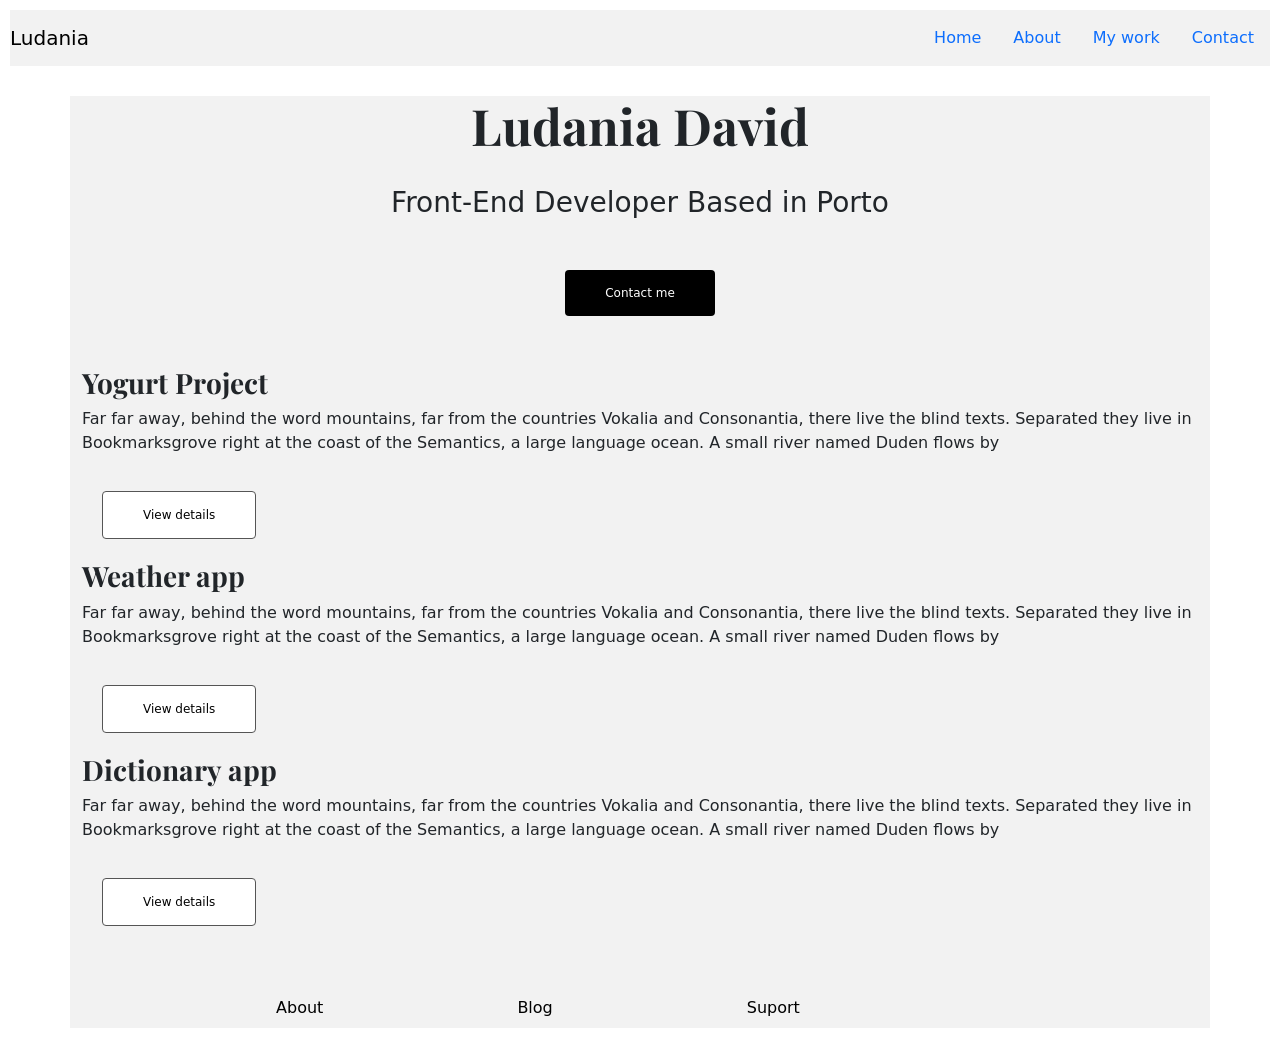
==== index.html @ ee3fa604 "added some css added some css" ====
<!doctype html>
<html lang="en">
  <head>
    <meta charset="UTF-8" />
    <meta name="viewport" content="width=device-width, initial-scale=1.0" />
    <link rel="preconnect" href="https://fonts.googleapis.com" />
    <link rel="preconnect" href="https://fonts.gstatic.com" crossorigin />
    <link
      href="https://fonts.googleapis.com/css2?family=Lobster+Two:ital,wght@0,400;0,700;1,400;1,700&family=Playfair+Display:ital,wght@0,400..900;1,400..900&family=Roboto:ital,wght@0,100..900;1,100..900&display=swap"
      rel="stylesheet"
    />
    <link
      href="https://cdn.jsdelivr.net/npm/bootstrap@5.3.8/dist/css/bootstrap.min.css"
      rel="stylesheet"
      integrity="sha384-sRIl4kxILFvY47J16cr9ZwB07vP4J8+LH7qKQnuqkuIAvNWLzeN8tE5YBujZqJLB"
      crossorigin="anonymous"
    />
    <script
      src="https://cdn.jsdelivr.net/npm/bootstrap@5.3.8/dist/js/bootstrap.bundle.min.js"
      integrity="sha384-FKyoEForCGlyvwx9Hj09JcYn3nv7wiPVlz7YYwJrWVcXK/BmnVDxM+D2scQbITxI"
      crossorigin="anonymous"
    ></script>
    <link rel="stylesheet" href="style.css" />

    <title>Portfolio</title>
  </head>
  <body>
    <div class="divnavbar">
      <nav class="navbar navbar-expand-lg style=background-color:#f2f2f2">
        <a class="navbar-brand" href="#"> Ludania</a>
        <button
          class="navbar-toggler"
          type="button"
          data-toggle="collapse"
          data-target="#navbarNav"
          aria-controls="navbarNav"
          aria-expanded="false"
          aria-label="Toggle navigation"
        >
          <span class="navbar-toggler-icon"></span>
        </button>
        <div
          class="collapse navbar-collapse justify-content-end"
          id="navbarNav"
        >
          <ul class="nav justify-content-end">
            <li class="nav-item active">
              <a class="nav-link" href="index.html"
                >Home <span class="sr-only"></span
              ></a>
            </li>
            <li class="nav-item">
              <a class="nav-link" href="about.html">About</a>
            </li>
            <li class="nav-item">
              <a class="nav-link" href="myproject.html">My work</a>
            </li>
            <li class="nav-item">
              <a class="nav-link" href="contact.html">Contact</a>
            </li>
          </ul>
        </div>
      </nav>
    </div>
    <div class="container">
      <h1 class="text-center">Ludania David</h1>
      <h3 class="text-center">Front-End Developer Based in Porto</h3>
      <div class="contact-button">
        <a href="contact.html" class="primary-link">Contact me</a>
      </div>

      <div id="project-1">
        <h2 class="project-title">Yogurt Project</h2>
        <p>
          Far far away, behind the word mountains, far from the countries
          Vokalia and Consonantia, there live the blind texts. Separated they
          live in Bookmarksgrove right at the coast of the Semantics, a large
          language ocean. A small river named Duden flows by
        </p>
        <div>
          <a href="myproject.html" class="secundary-link"> View details </a>
        </div>
      </div>
      <div id="project-2">
        <h2 class="project-title">Weather app</h2>
        <p>
          Far far away, behind the word mountains, far from the countries
          Vokalia and Consonantia, there live the blind texts. Separated they
          live in Bookmarksgrove right at the coast of the Semantics, a large
          language ocean. A small river named Duden flows by
        </p>
        <div>
          <a href="myproject.html" class="secundary-link"> View details </a>
        </div>
      </div>
      <div id="project-3">
        <h2 class="project-title">Dictionary app</h2>
        <p>
          Far far away, behind the word mountains, far from the countries
          Vokalia and Consonantia, there live the blind texts. Separated they
          live in Bookmarksgrove right at the coast of the Semantics, a large
          language ocean. A small river named Duden flows by
        </p>
        <div>
          <a href="myproject.html" class="secundary-link"> View details </a>
        </div>
      </div>
      <footer>
        <div class="d-flex justify-content-evenly">
          <a href="about.html">About</a>
          <a href="index.html">Blog</a>
          <a href="contact.html">Suport</a>
          <hr />
        </div>
      </footer>
    </div>
  </body>
</html>
---- style.css ----
.divnavbar {
  margin-top: 10px;
  margin-left: 10px;
  margin-right: 10px;
  background-color: #f2f2f2;
}

.container {
  background-color: #f2f2f2;
}

h1 {
  font-family: "Playfair Display", serif;
  font-optical-sizing: auto;
  font-weight: 700;
  font-style: normal;
  font-size: 50px;
  margin-top: 30px;
}
h2 {
  font-family: "Playfair Display", serif;
  font-optical-sizing: auto;
  font-weight: 700;
  font-style: normal;
  font-size: 28px;
}

h3 {
  margin: 30px;
}
/* Button Primary */

.primary-link {
  display: block;
  width: fit-content;
  margin: 50px auto;
  border-radius: 4px;
  background-color: black;
  color: white;
  padding: 14px 40px;
  text-decoration: none;
  font-size: 12px;
}

.secundary-link {
  display: inline-block;
  border-radius: 4px;
  background-color: white;
  color: black;
  padding: 14px 40px;
  text-decoration: none;
  font-size: 12px;
  border: 1px solid #555555;
  margin: 20px 20px 20px;
}

a {
  text-decoration: none;
  color: black;
}

footer {
  margin-top: 50px;
  background-color: #f2f2f2;
  margin-bottom: 10px;
}
hr {
  width: 10px;
  color: black;
  border: black;
}
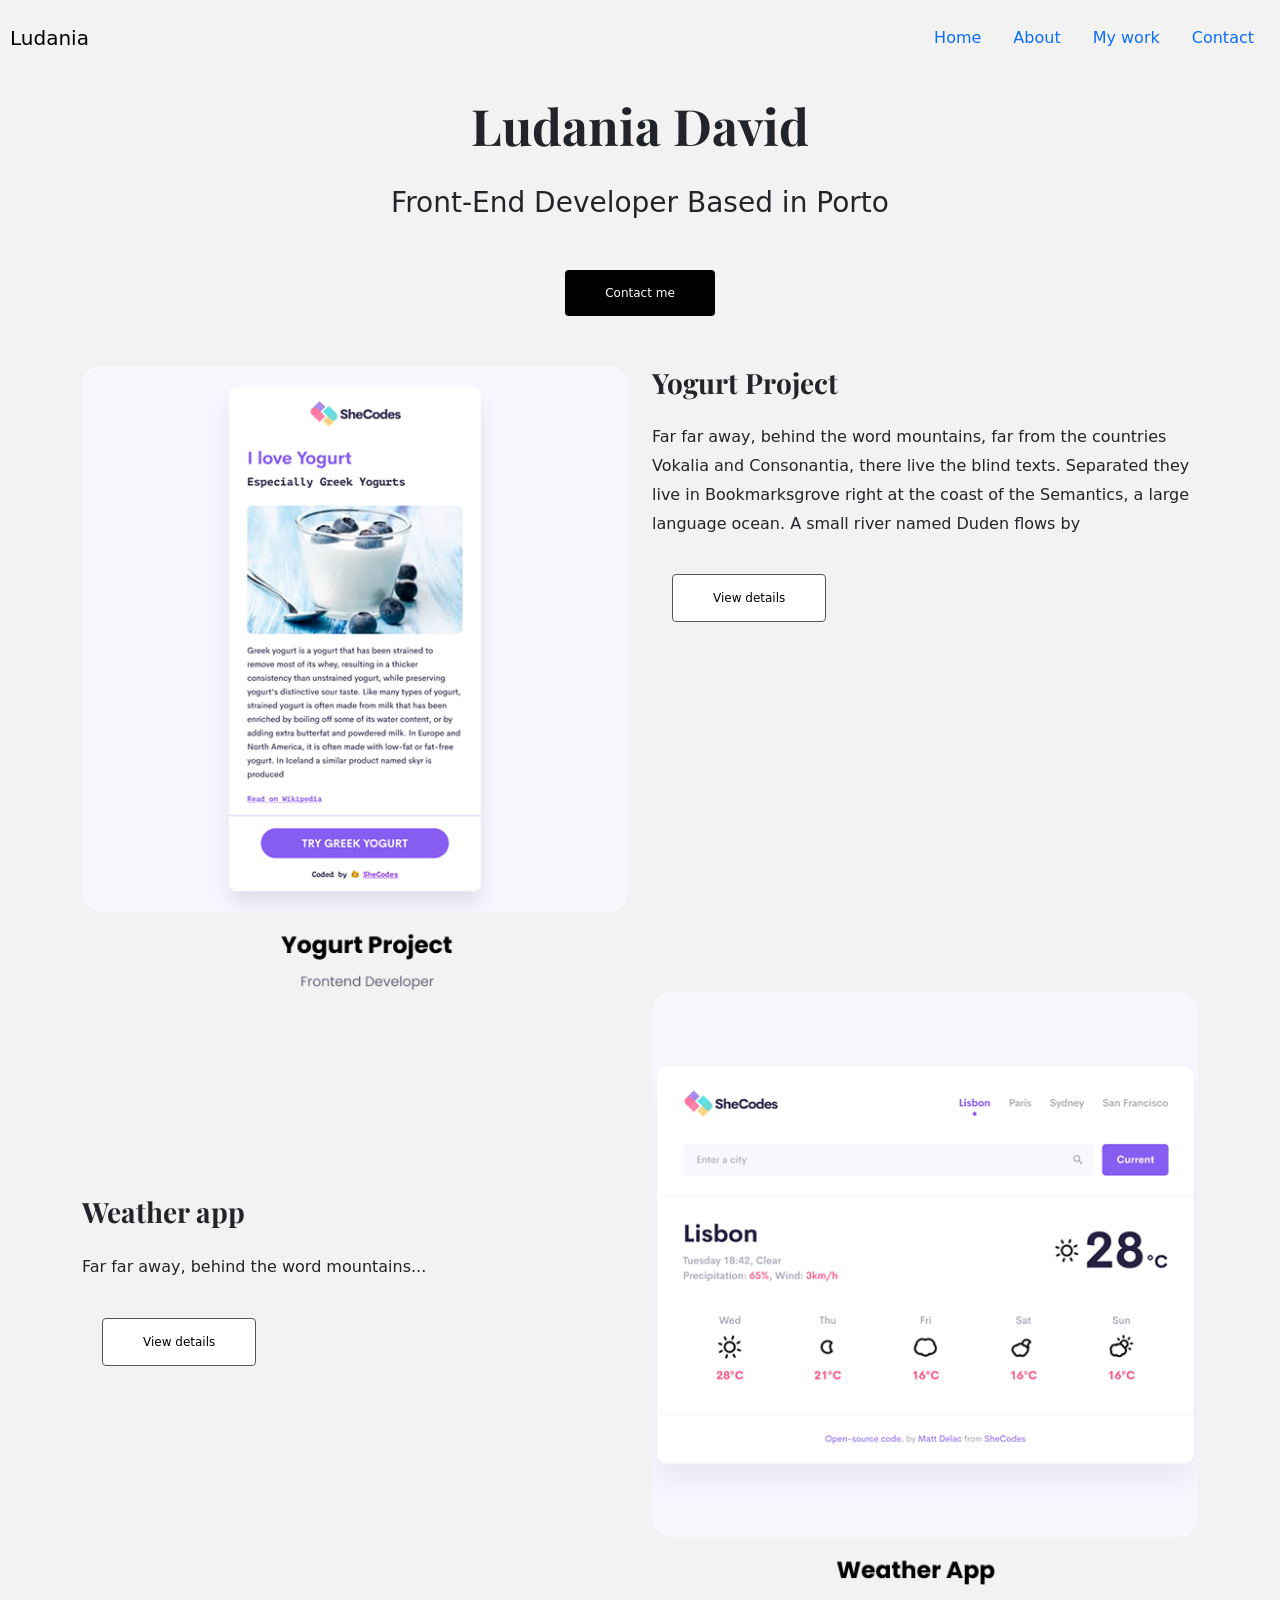
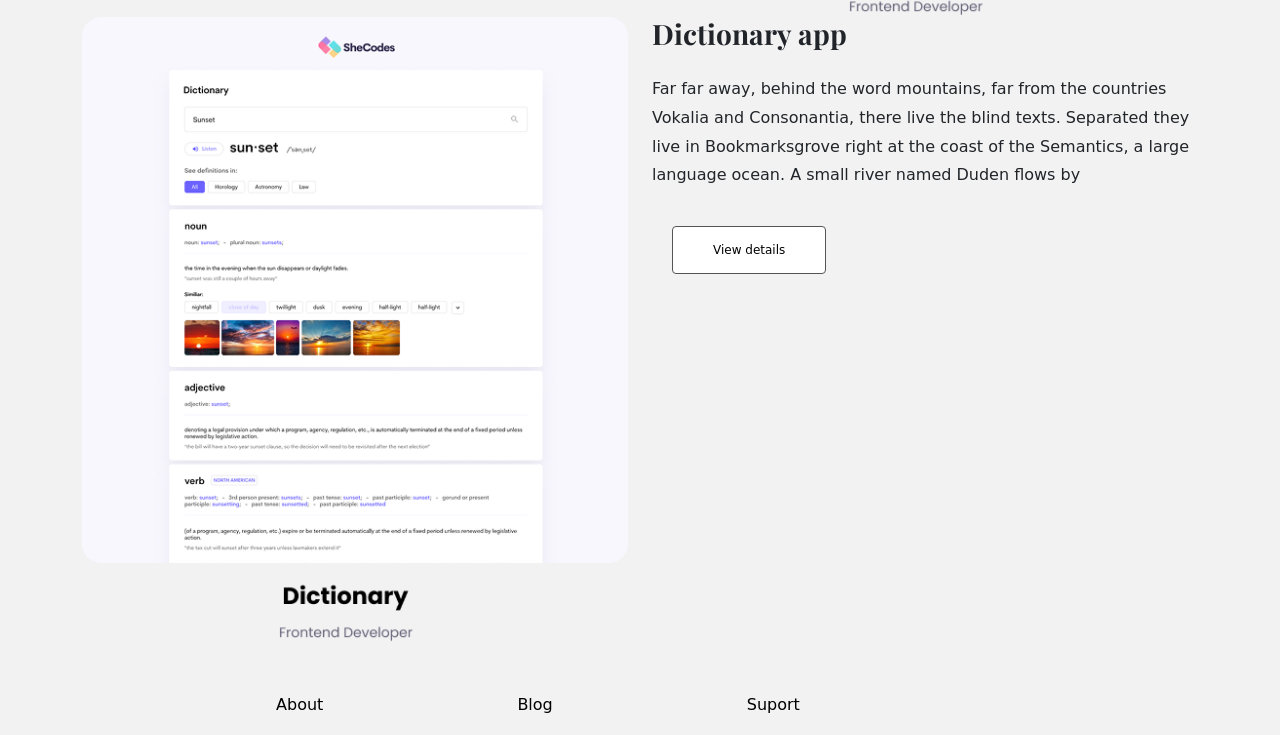
==== commit bcf0be62: "added images and css added images and css" ====
--- a/index.html
+++ b/index.html
@@ -69,40 +69,74 @@
         <a href="contact.html" class="primary-link">Contact me</a>
       </div>
 
-      <div id="project-1">
-        <h2 class="project-title">Yogurt Project</h2>
-        <p>
-          Far far away, behind the word mountains, far from the countries
-          Vokalia and Consonantia, there live the blind texts. Separated they
-          live in Bookmarksgrove right at the coast of the Semantics, a large
-          language ocean. A small river named Duden flows by
-        </p>
-        <div>
-          <a href="myproject.html" class="secundary-link"> View details </a>
+      <div id="project-1" class="row">
+        <!-- Img -->
+        <div class="col-12 col-md-6">
+          <img
+            src="images/yogurt.png"
+            alt="yogurt image"
+            class="img-fluid project-img"
+          />
+        </div>
+        <!-- Text -->
+        <div class="col-12 col-md-6 ms-auto">
+          <h2 class="project-title mb-4">Yogurt Project</h2>
+          <p>
+            Far far away, behind the word mountains, far from the countries
+            Vokalia and Consonantia, there live the blind texts. Separated they
+            live in Bookmarksgrove right at the coast of the Semantics, a large
+            language ocean. A small river named Duden flows by
+          </p>
+          <div>
+            <a href="myproject.html" class="secundary-link mb-5">
+              View details
+            </a>
+          </div>
         </div>
       </div>
-      <div id="project-2">
-        <h2 class="project-title">Weather app</h2>
-        <p>
-          Far far away, behind the word mountains, far from the countries
-          Vokalia and Consonantia, there live the blind texts. Separated they
-          live in Bookmarksgrove right at the coast of the Semantics, a large
-          language ocean. A small river named Duden flows by
-        </p>
-        <div>
-          <a href="myproject.html" class="secundary-link"> View details </a>
+      <div id="project-2" class="row align-items-center">
+        <!-- Texto -->
+        <div class="col-12 col-md-6">
+          <h2 class="project-title mb-4">Weather app</h2>
+          <p>Far far away, behind the word mountains...</p>
+          <a href="myproject.html" class="secundary-link mb-5">
+            View details
+          </a>
+        </div>
+
+        <!-- Imagem -->
+        <div class="col-12 col-md-6">
+          <img
+            src="images/weather app.png"
+            alt="weather app"
+            class="img-fluid project-img"
+          />
         </div>
       </div>
-      <div id="project-3">
-        <h2 class="project-title">Dictionary app</h2>
-        <p>
-          Far far away, behind the word mountains, far from the countries
-          Vokalia and Consonantia, there live the blind texts. Separated they
-          live in Bookmarksgrove right at the coast of the Semantics, a large
-          language ocean. A small river named Duden flows by
-        </p>
-        <div>
-          <a href="myproject.html" class="secundary-link"> View details </a>
+      <div id="project-3" class="row">
+        <!-- Img -->
+        <div class="col-12 col-md-6">
+          <img
+            src="images/dictionary.png"
+            alt="dictionary app"
+            class="img-fluid project-img"
+          />
+        </div>
+
+        <!-- Text -->
+        <div class="col-12 col-md-6 ms-auto">
+          <h2 class="project-title mb-4">Dictionary app</h2>
+          <p>
+            Far far away, behind the word mountains, far from the countries
+            Vokalia and Consonantia, there live the blind texts. Separated they
+            live in Bookmarksgrove right at the coast of the Semantics, a large
+            language ocean. A small river named Duden flows by
+          </p>
+          <div>
+            <a href="myproject.html" class="secundary-link mb-5">
+              View details
+            </a>
+          </div>
         </div>
       </div>
       <footer>
--- a/style.css
+++ b/style.css
@@ -5,7 +5,7 @@
   background-color: #f2f2f2;
 }
 
-.container {
+body {
   background-color: #f2f2f2;
 }
 
@@ -27,6 +27,9 @@
 
 h3 {
   margin: 30px;
+}
+p {
+  line-height: 1.8;
 }
 /* Button Primary */
 
@@ -69,3 +72,22 @@
   color: black;
   border: black;
 }
+
+@media (maz-width: 900px) {
+  h1 {
+    font-size: 30px;
+  }
+}
+
+project-img {
+  width: 100%;
+  height: 300px;
+  object-fit: cover;
+  border-radius: 10px;
+}
+
+@media (max-width: 768px) {
+  .project-img {
+    height: 200px;
+  }
+}
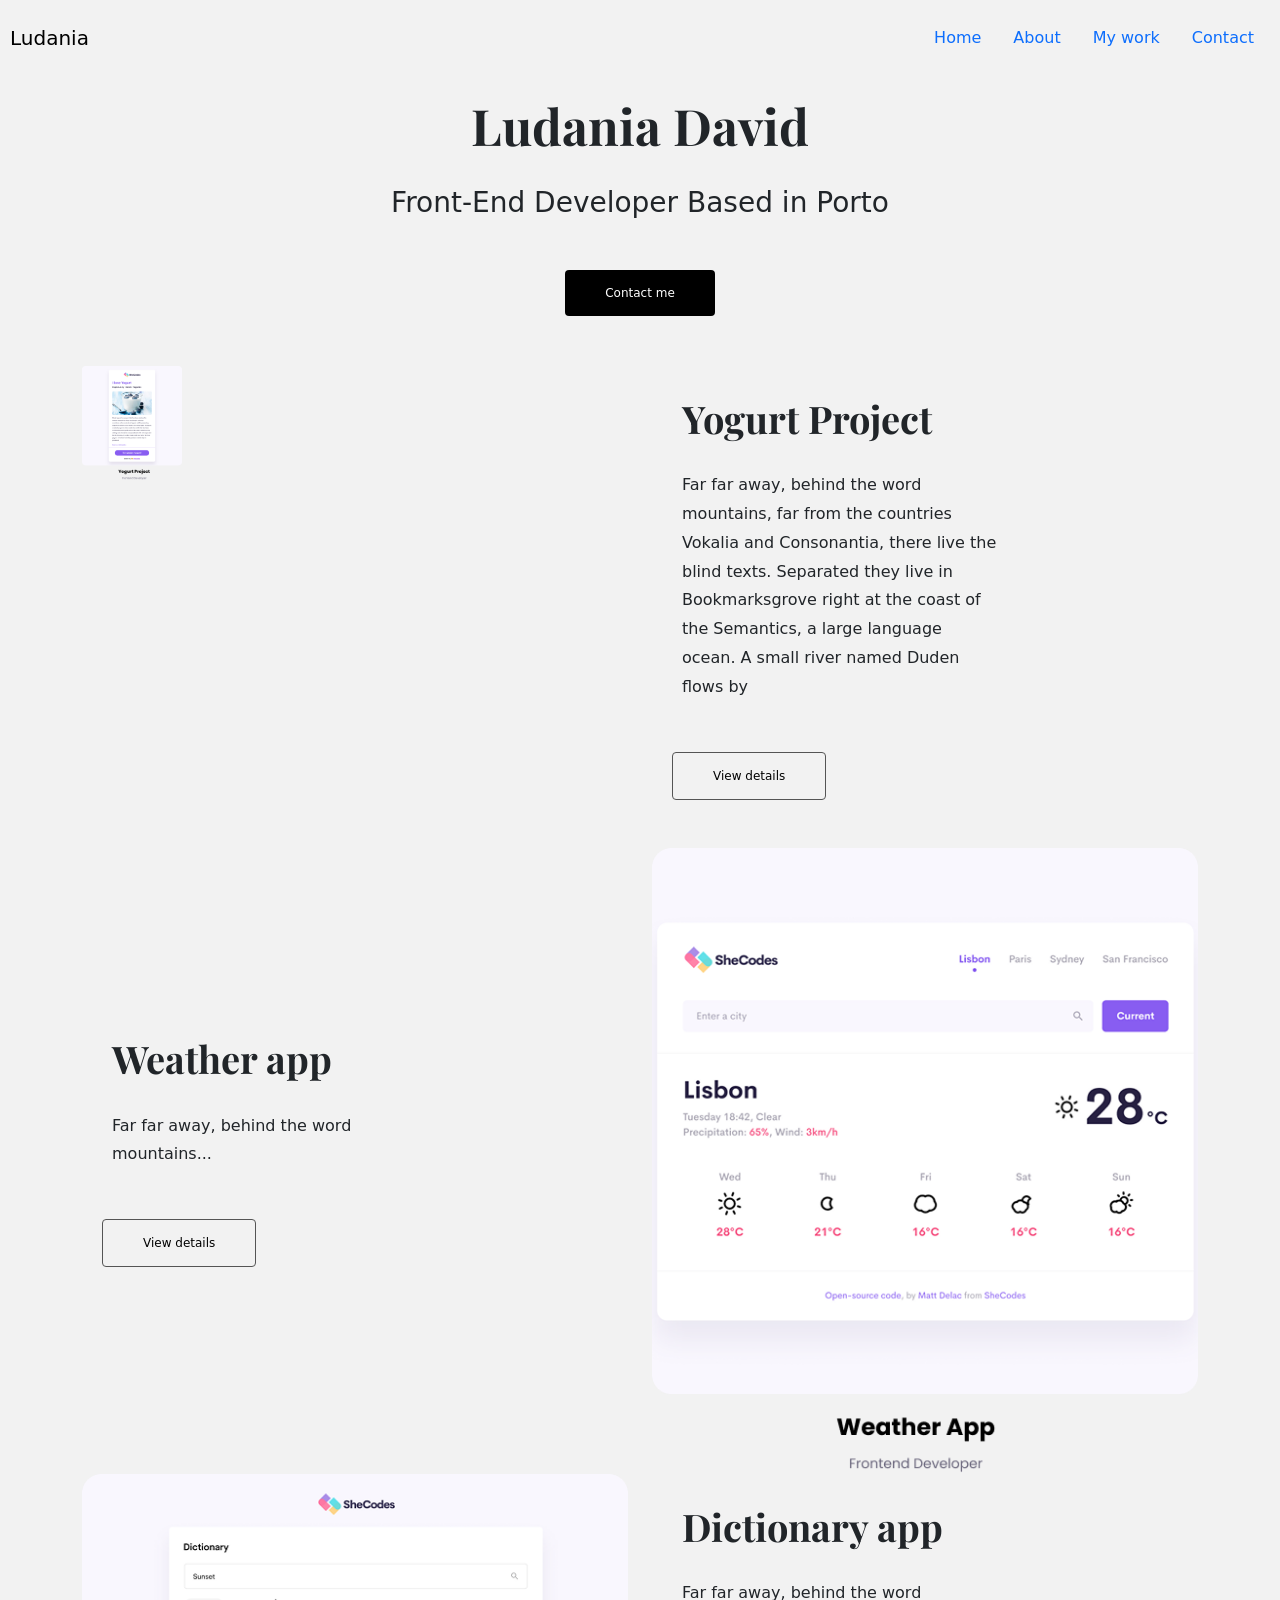
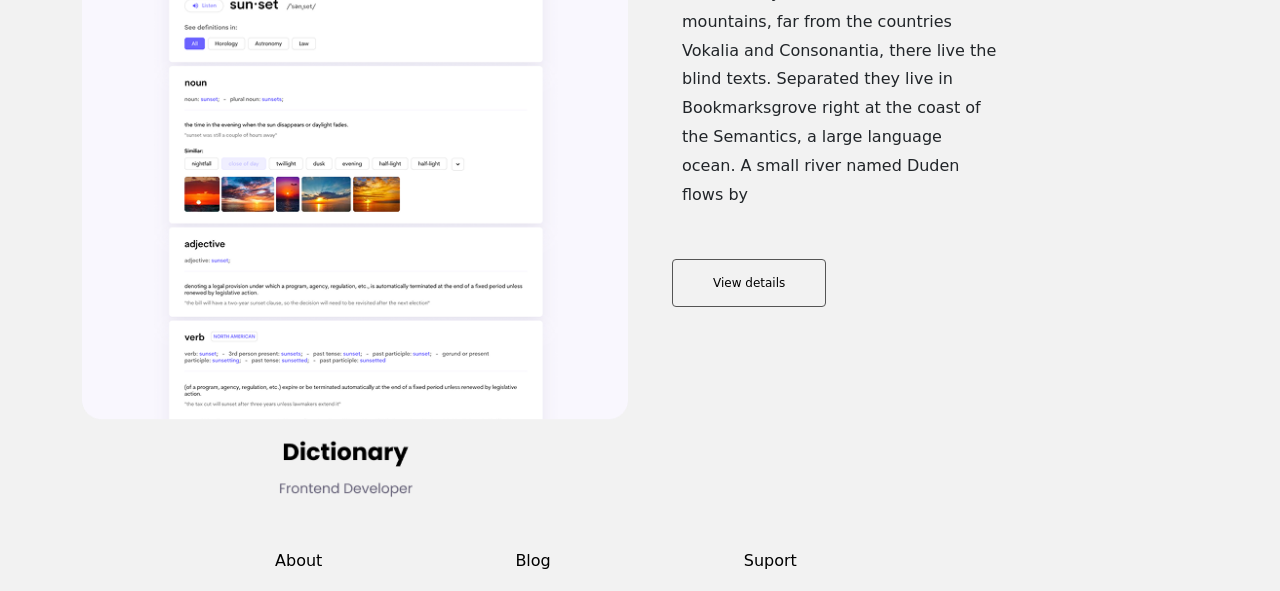
==== commit 4eaa1989: "My project page dev" ====
--- a/index.html
+++ b/index.html
@@ -75,7 +75,7 @@
           <img
             src="images/yogurt.png"
             alt="yogurt image"
-            class="img-fluid project-img"
+            class="img-fluid project-img-yogurt"
           />
         </div>
         <!-- Text -->
@@ -104,12 +104,12 @@
           </a>
         </div>
 
-        <!-- Imagem -->
+        <!-- Img -->
         <div class="col-12 col-md-6">
           <img
             src="images/weather app.png"
             alt="weather app"
-            class="img-fluid project-img"
+            class="img-fluid project-img-weather"
           />
         </div>
       </div>
@@ -119,7 +119,7 @@
           <img
             src="images/dictionary.png"
             alt="dictionary app"
-            class="img-fluid project-img"
+            class="img-fluid project-img-dictionary"
           />
         </div>
 
--- a/style.css
+++ b/style.css
@@ -22,14 +22,22 @@
   font-optical-sizing: auto;
   font-weight: 700;
   font-style: normal;
-  font-size: 28px;
+  font-size: 38px;
+  margin-bottom: 40px;
 }
 
 h3 {
   margin: 30px;
 }
+h4 {
+  margin-top: 30px;
+  font-size: 18px;
+  margin-left: 30px;
+}
 p {
   line-height: 1.8;
+  margin: 30px;
+  margin-right: 200px;
 }
 /* Button Primary */
 
@@ -48,7 +56,7 @@
 .secundary-link {
   display: inline-block;
   border-radius: 4px;
-  background-color: white;
+  background-color: #f2f2f2;
   color: black;
   padding: 14px 40px;
   text-decoration: none;
@@ -68,22 +76,21 @@
   margin-bottom: 10px;
 }
 hr {
-  width: 10px;
+  width: 15px;
   color: black;
   border: black;
 }
 
-@media (maz-width: 900px) {
+@media (max-width: 900px) {
   h1 {
     font-size: 30px;
   }
 }
 
-project-img {
-  width: 100%;
-  height: 300px;
-  object-fit: cover;
-  border-radius: 10px;
+.project-img-yogurt {
+  max-width: 100px;
+  width: 80%;
+  height: auto;
 }
 
 @media (max-width: 768px) {
@@ -91,3 +98,44 @@
     height: 200px;
   }
 }
+
+@media (max-width: 576px) {
+  .project-title {
+    text-align: center;
+  }
+  .about-section p {
+    text-align: justify;
+    margin-right: 8px;
+    margin-left: 8px;
+  }
+  .about-me-image {
+    margin: 8px;
+  }
+}
+
+@media (min-width: 768px) {
+  .about-me-image img {
+    max-width: 80%;
+    display: block;
+    margin-left: auto;
+  }
+}
+
+.about-me-image img {
+  max-width: 240px;
+  width: 90%;
+  height: auto;
+}
+
+.project-title {
+  margin: 30px;
+}
+
+my-project-img {
+  max-width: 280px;
+  height: auto;
+}
+
+.project-2 {
+  margin-left:;
+}
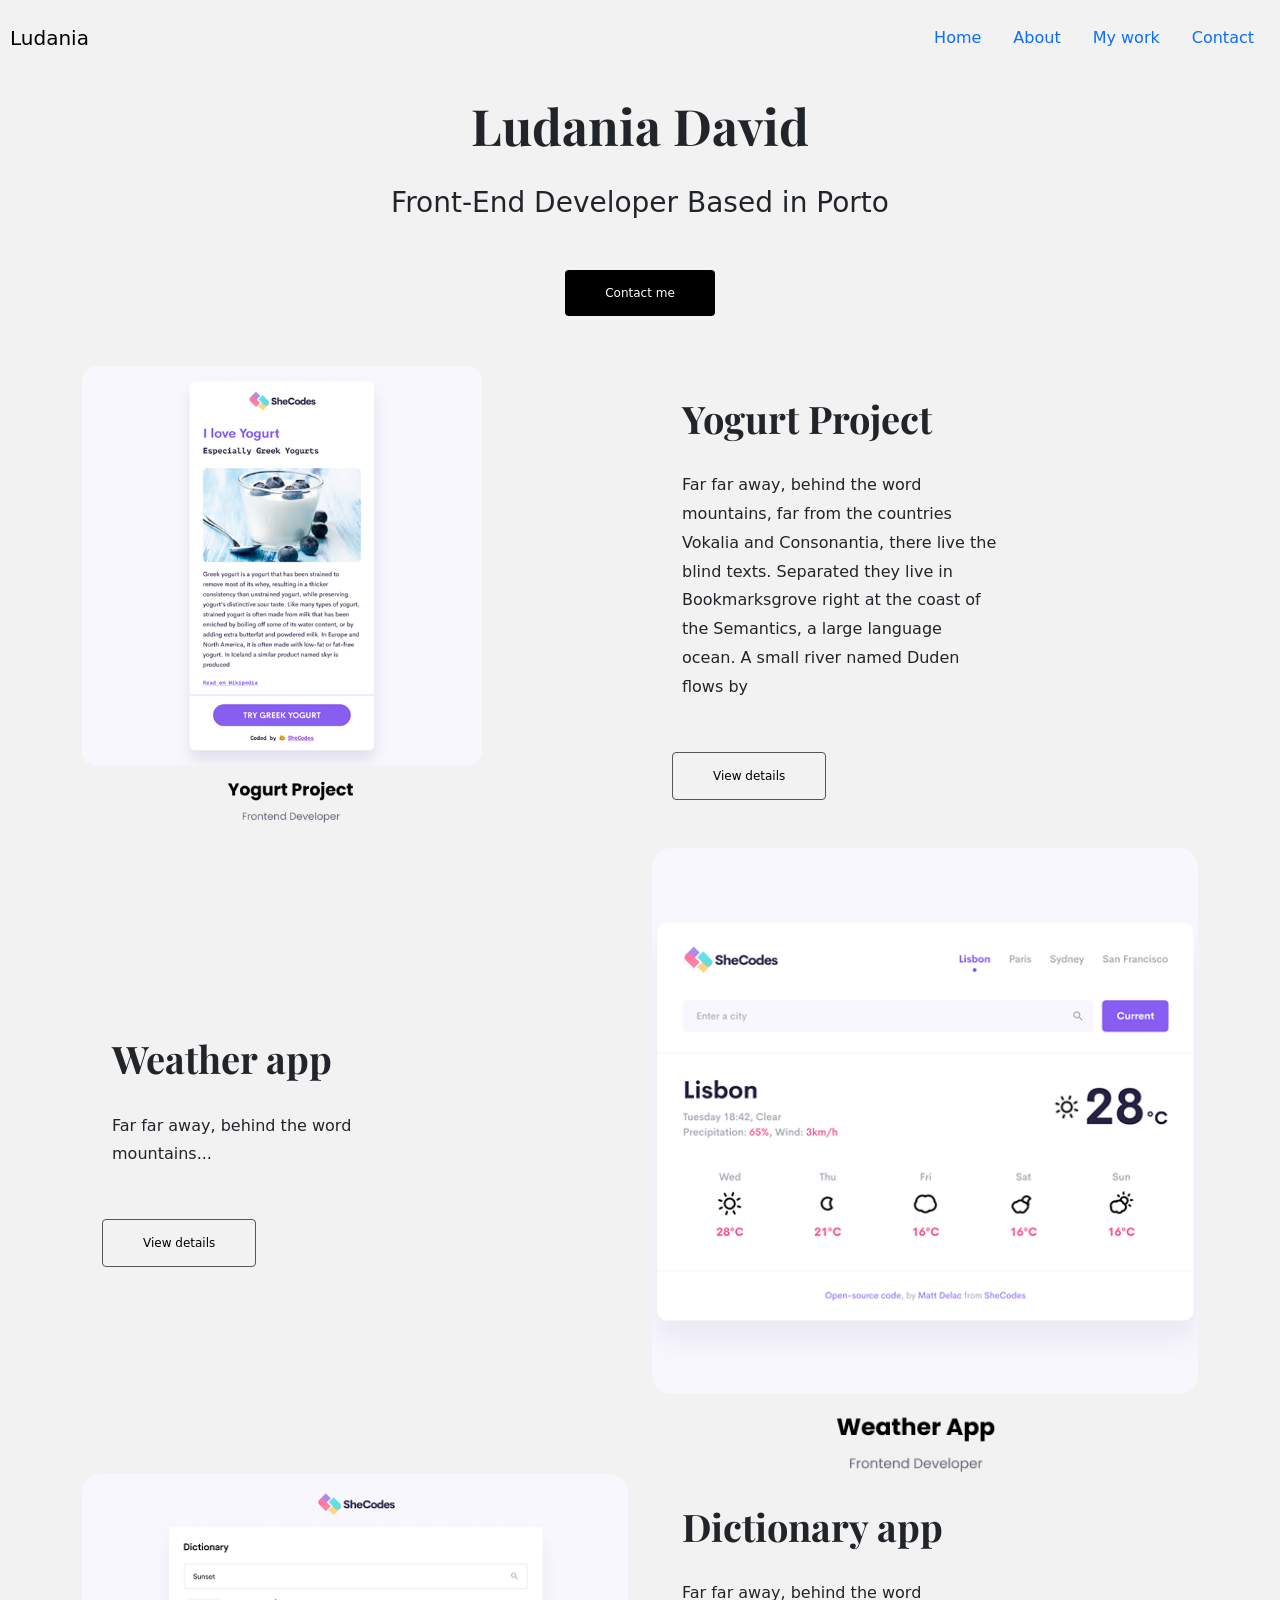
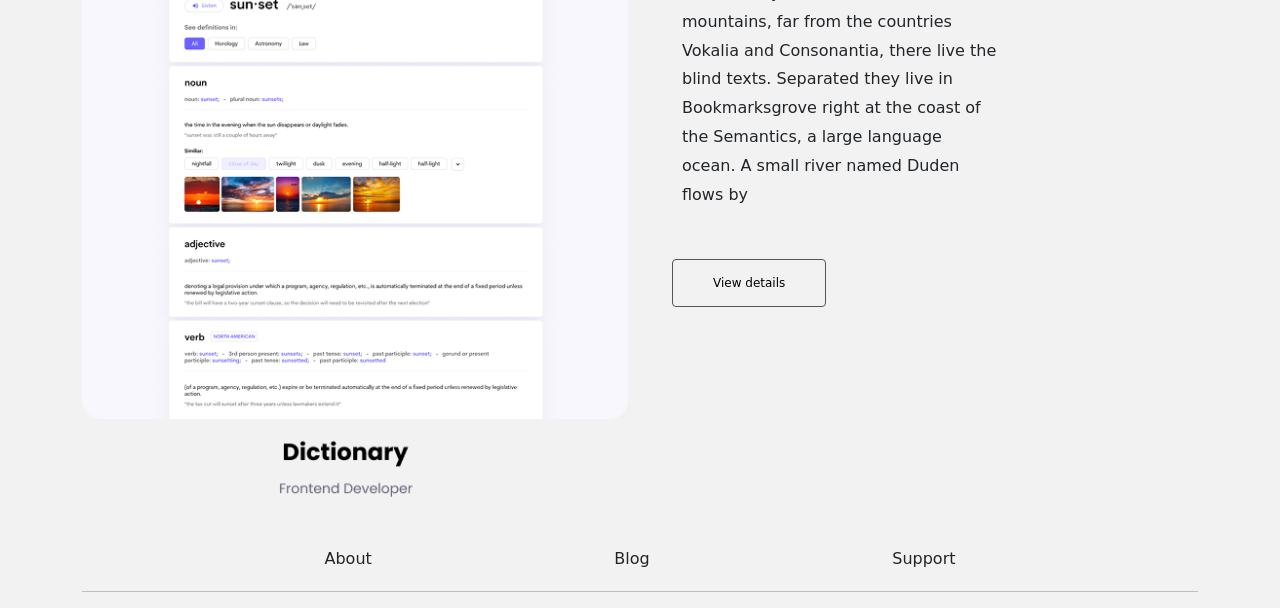
==== commit 83d69986: "work page css and html work page css and html" ====
--- a/index.html
+++ b/index.html
@@ -139,13 +139,14 @@
           </div>
         </div>
       </div>
-      <footer>
-        <div class="d-flex justify-content-evenly">
+      <footer class="text-center mt-5">
+        <div class="d-flex justify-content-evenly mb-3">
           <a href="about.html">About</a>
           <a href="index.html">Blog</a>
-          <a href="contact.html">Suport</a>
-          <hr />
+          <a href="contact.html">Support</a>
         </div>
+
+        <hr />
       </footer>
     </div>
   </body>
--- a/style.css
+++ b/style.css
@@ -51,6 +51,13 @@
   padding: 14px 40px;
   text-decoration: none;
   font-size: 12px;
+  transition: all 0.3s ease;
+}
+.primary-link:hover {
+  background-color: white;
+  color: black;
+  border: 1px solid black;
+  transform: translateY(-2px);
 }
 
 .secundary-link {
@@ -63,6 +70,13 @@
   font-size: 12px;
   border: 1px solid #555555;
   margin: 20px 20px 20px;
+  transition: all 0.3s ease;
+}
+.secundary-link:hover {
+  background-color: black;
+  color: white;
+  border: 1px solid black;
+  transform: translateY(-2px);
 }
 
 a {
@@ -75,10 +89,19 @@
   background-color: #f2f2f2;
   margin-bottom: 10px;
 }
+footer a {
+  text-decoration: none;
+  color: inherit;
+}
+
+footer a:hover {
+  opacity: 0.6;
+}
+
 hr {
-  width: 15px;
-  color: black;
-  border: black;
+  width: 100%;
+  margin-top: 20px;
+  padding: auto;
 }
 
 @media (max-width: 900px) {
@@ -88,9 +111,10 @@
 }
 
 .project-img-yogurt {
-  max-width: 100px;
-  width: 80%;
+  width: 100%;
+  max-width: 400px;
   height: auto;
+  display: block;
 }
 
 @media (max-width: 768px) {
@@ -110,6 +134,22 @@
   }
   .about-me-image {
     margin: 8px;
+  }
+
+  #project-1 h2 {
+    text-align: center;
+  }
+
+  #project-2 h2 {
+    text-align: center;
+  }
+  #project-1 p,
+  #project-2 p,
+  #project-3 p {
+    text-align: justify;
+    margin-left: auto;
+    margin-right: auto;
+    max-width: 90%;
   }
 }
 
@@ -135,7 +175,3 @@
   max-width: 280px;
   height: auto;
 }
-
-.project-2 {
-  margin-left:;
-}
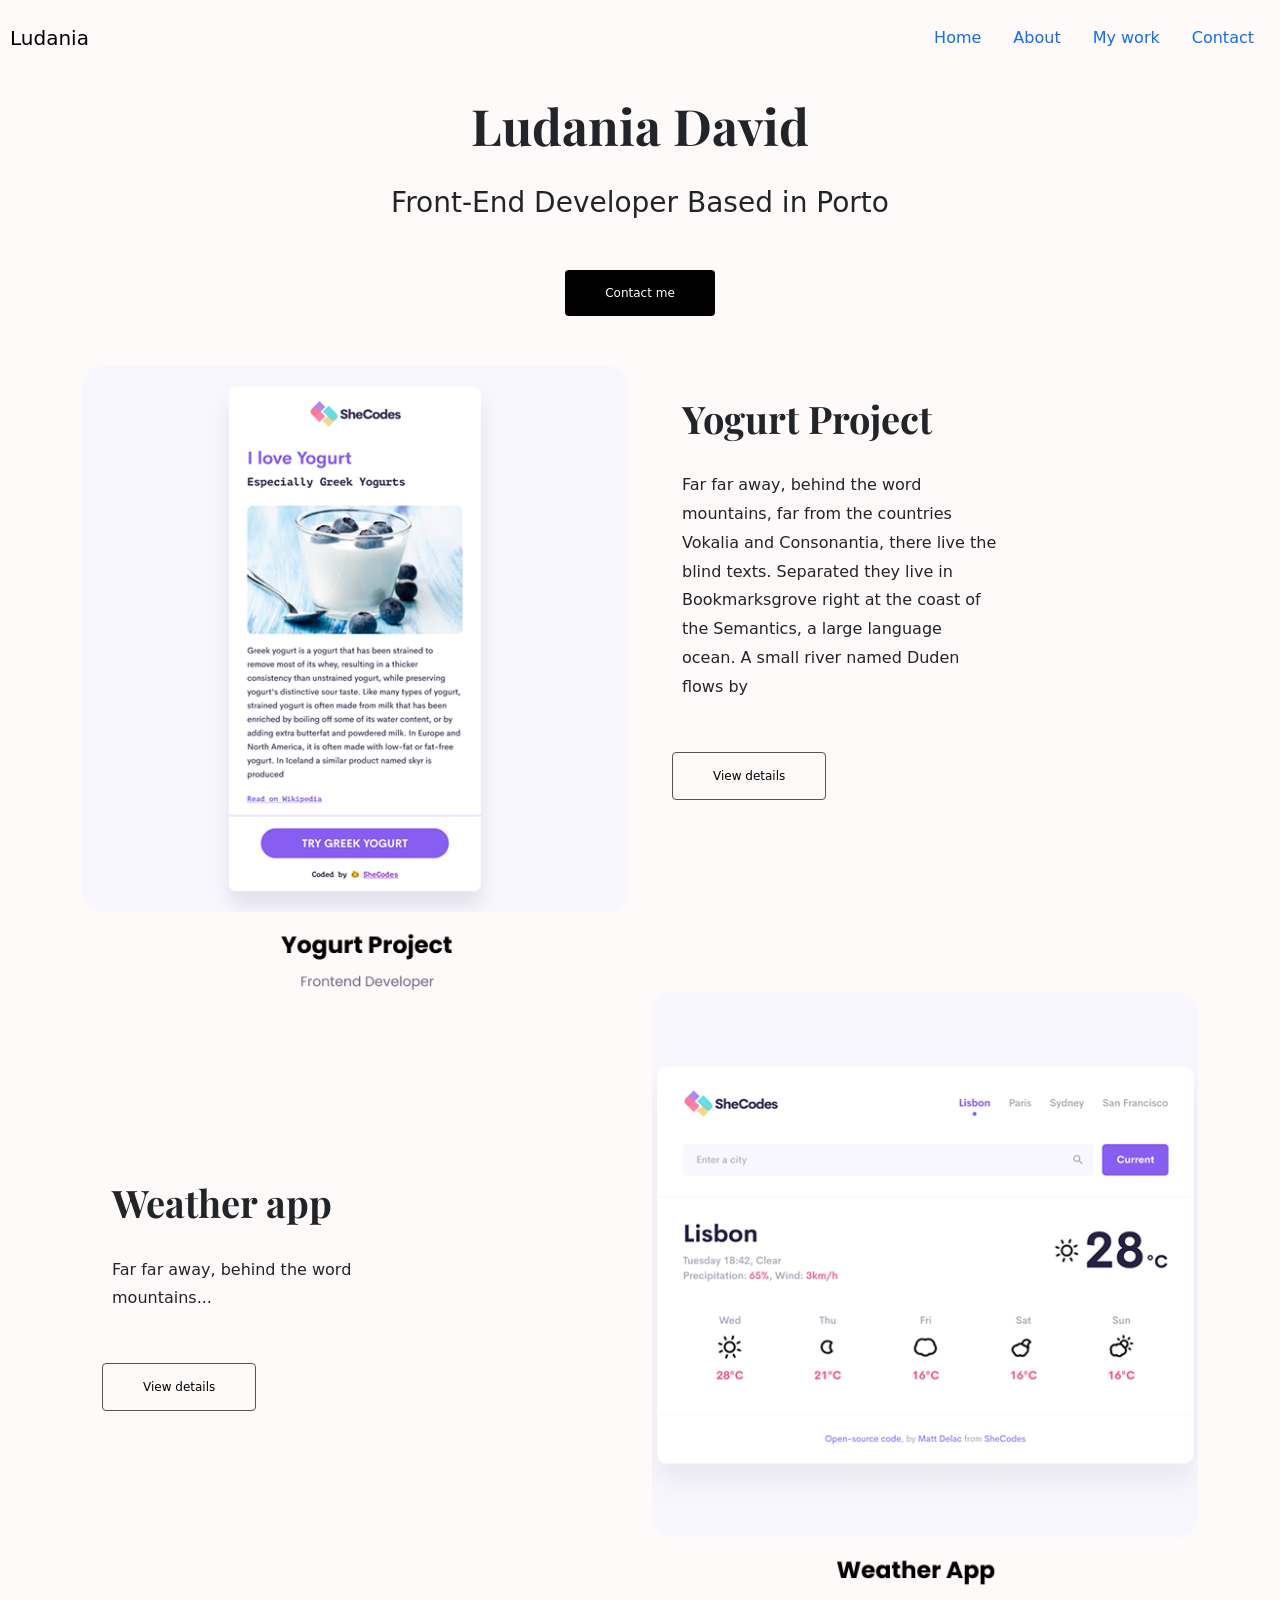
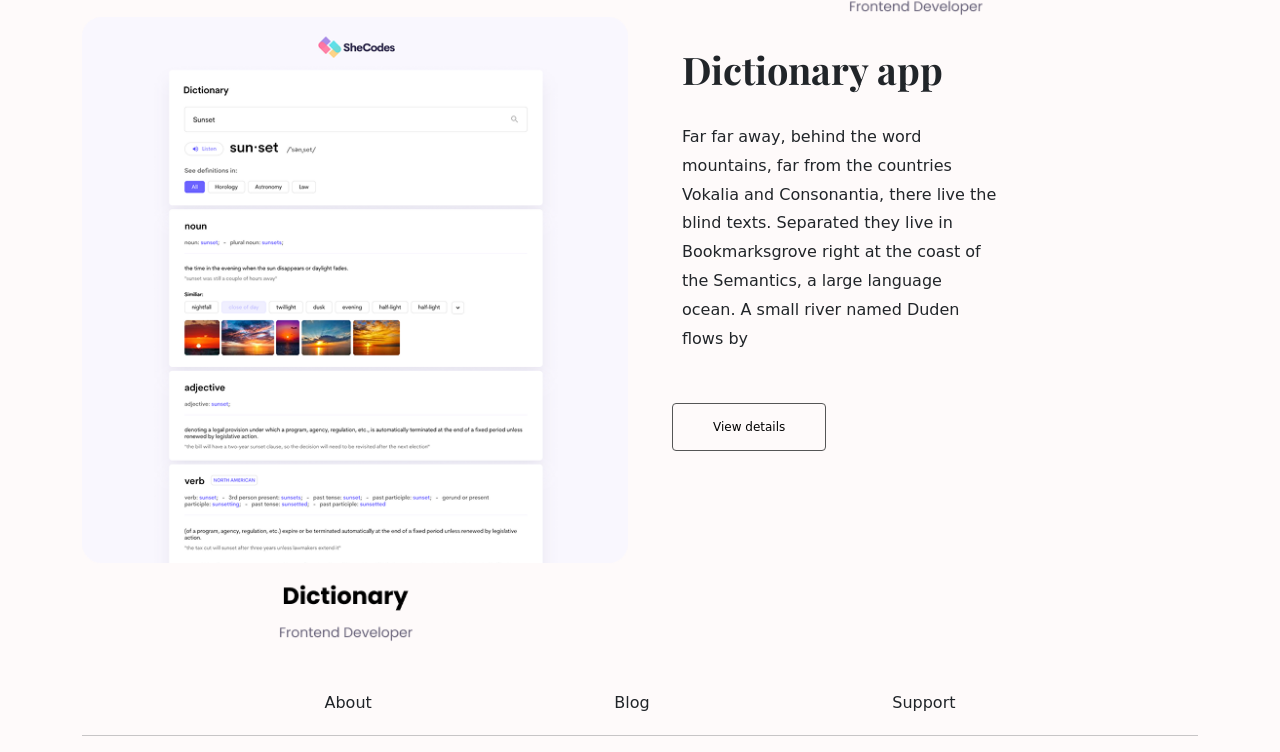
==== commit 9ce4c96f: "Contact me page, html and css" ====
--- a/index.html
+++ b/index.html
@@ -139,6 +139,7 @@
           </div>
         </div>
       </div>
+      <!-- Footer -->
       <footer class="text-center mt-5">
         <div class="d-flex justify-content-evenly mb-3">
           <a href="about.html">About</a>
--- a/style.css
+++ b/style.css
@@ -2,11 +2,11 @@
   margin-top: 10px;
   margin-left: 10px;
   margin-right: 10px;
-  background-color: #f2f2f2;
+  background-color: #fefafa;
 }
 
 body {
-  background-color: #f2f2f2;
+  background-color: #fefafa;
 }
 
 h1 {
@@ -38,6 +38,7 @@
   line-height: 1.8;
   margin: 30px;
   margin-right: 200px;
+  text-align: left;
 }
 /* Button Primary */
 
@@ -63,7 +64,7 @@
 .secundary-link {
   display: inline-block;
   border-radius: 4px;
-  background-color: #f2f2f2;
+  background-color: #fefafa;
   color: black;
   padding: 14px 40px;
   text-decoration: none;
@@ -86,7 +87,7 @@
 
 footer {
   margin-top: 50px;
-  background-color: #f2f2f2;
+  background-color: #fefafa;
   margin-bottom: 10px;
 }
 footer a {
@@ -110,16 +111,18 @@
   }
 }
 
-.project-img-yogurt {
+.my-project-img {
   width: 100%;
   max-width: 400px;
   height: auto;
-  display: block;
 }
 
 @media (max-width: 768px) {
   .project-img {
     height: 200px;
+  }
+  .contact-section p {
+    text-align: center;
   }
 }
 
@@ -175,3 +178,41 @@
   max-width: 280px;
   height: auto;
 }
+
+@media (min-width: 768px) and (max-width: 991px) {
+  #project-1 p,
+  #project-2 p,
+  #project-3 p {
+    text-align: justify;
+    display: flex;
+    margin: 20px;
+  }
+  .container {
+    padding-left: 40px;
+    padding-right: 40px;
+    margin: 0 auto;
+  }
+}
+
+.contact-section {
+  max-width: 600px;
+  text-align: justify;
+  margin: 0 auto;
+  text-align: center;
+}
+.contact-section p {
+  margin-left: 110px;
+  margin-right: 50px;
+}
+
+.email-link {
+  display: inline-block;
+  margin-top: 10px;
+  color: #000;
+  text-decoration: underline;
+}
+
+a {
+  text-decoration: none;
+  color: black;
+}
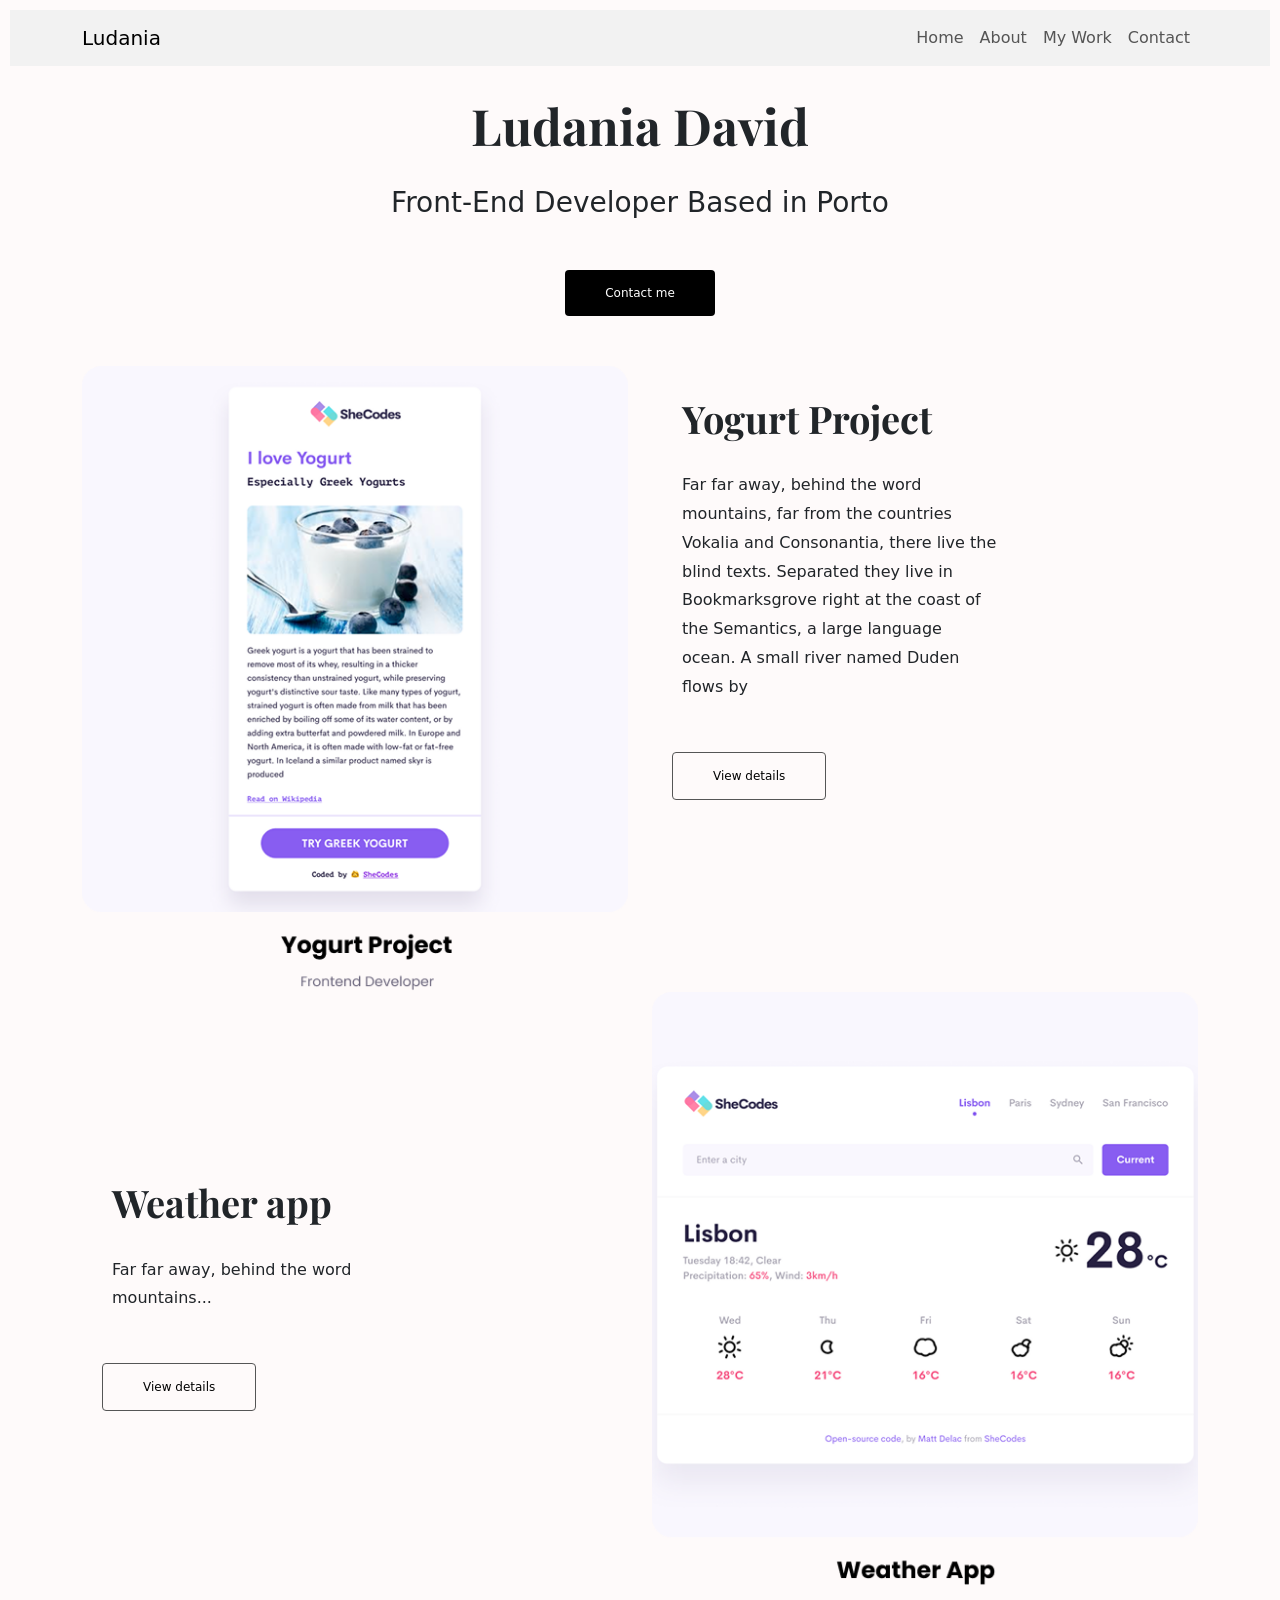
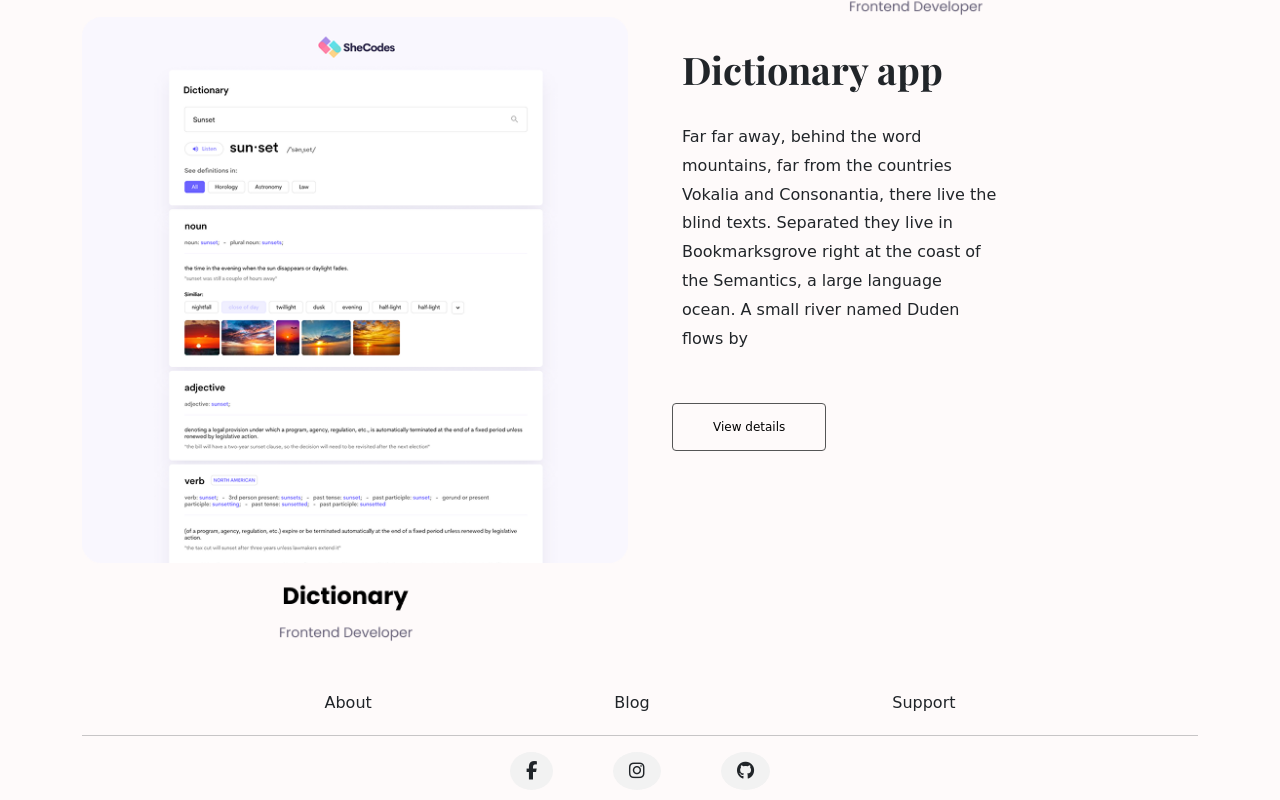
==== commit 5931b003: "Footer" ====
--- a/index.html
+++ b/index.html
@@ -20,48 +20,60 @@
       integrity="sha384-FKyoEForCGlyvwx9Hj09JcYn3nv7wiPVlz7YYwJrWVcXK/BmnVDxM+D2scQbITxI"
       crossorigin="anonymous"
     ></script>
+
+    <!-- Font awesome icon -->
+    <link
+      rel="stylesheet"
+      href="https://cdnjs.cloudflare.com/ajax/libs/font-awesome/6.5.2/css/all.min.css"
+    />
+
     <link rel="stylesheet" href="style.css" />
 
     <title>Portfolio</title>
   </head>
   <body>
+    <!-- Navbar -->
     <div class="divnavbar">
-      <nav class="navbar navbar-expand-lg style=background-color:#f2f2f2">
-        <a class="navbar-brand" href="#"> Ludania</a>
-        <button
-          class="navbar-toggler"
-          type="button"
-          data-toggle="collapse"
-          data-target="#navbarNav"
-          aria-controls="navbarNav"
-          aria-expanded="false"
-          aria-label="Toggle navigation"
-        >
-          <span class="navbar-toggler-icon"></span>
-        </button>
-        <div
-          class="collapse navbar-collapse justify-content-end"
-          id="navbarNav"
-        >
-          <ul class="nav justify-content-end">
-            <li class="nav-item active">
-              <a class="nav-link" href="index.html"
-                >Home <span class="sr-only"></span
-              ></a>
-            </li>
-            <li class="nav-item">
-              <a class="nav-link" href="about.html">About</a>
-            </li>
-            <li class="nav-item">
-              <a class="nav-link" href="myproject.html">My work</a>
-            </li>
-            <li class="nav-item">
-              <a class="nav-link" href="contact.html">Contact</a>
-            </li>
-          </ul>
+      <nav class="navbar navbar-expand-lg" style="background-color: #f2f2f2">
+        <div class="container">
+          <a class="navbar-brand" href="index.html">Ludania</a>
+
+          <button
+            class="navbar-toggler"
+            type="button"
+            data-bs-toggle="collapse"
+            data-bs-target="#navbarNav"
+            aria-controls="navbarNav"
+            aria-expanded="false"
+            aria-label="Toggle navigation"
+          >
+            <span class="navbar-toggler-icon"></span>
+          </button>
+
+          <div
+            class="collapse navbar-collapse justify-content-end"
+            id="navbarNav"
+          >
+            <ul class="navbar-nav">
+              <li class="nav-item">
+                <a class="nav-link" href="index.html">Home</a>
+              </li>
+              <li class="nav-item">
+                <a class="nav-link" href="about.html">About</a>
+              </li>
+              <li class="nav-item">
+                <a class="nav-link" href="myproject.html">My Work</a>
+              </li>
+              <li class="nav-item">
+                <a class="nav-link" href="contact.html">Contact</a>
+              </li>
+            </ul>
+          </div>
         </div>
       </nav>
     </div>
+
+    <!-- Title -->
     <div class="container">
       <h1 class="text-center">Ludania David</h1>
       <h3 class="text-center">Front-End Developer Based in Porto</h3>
@@ -140,14 +152,24 @@
         </div>
       </div>
       <!-- Footer -->
-      <footer class="text-center mt-5">
-        <div class="d-flex justify-content-evenly mb-3">
+      <footer class="mt-5">
+        <div class="d-flex justify-content-evenly">
           <a href="about.html">About</a>
           <a href="index.html">Blog</a>
           <a href="contact.html">Support</a>
         </div>
 
         <hr />
+        <!-- Icons -->
+        <div class="social-links d-flex justify-content-center">
+          <a href="https://facebook.com"
+            ><i class="fa-brands fa-facebook-f"></i
+          ></a>
+          <a href="https://instagram.com"
+            ><i class="fa-brands fa-instagram"></i
+          ></a>
+          <a href="https://github.com"><i class="fa-brands fa-github"></i></a>
+        </div>
       </footer>
     </div>
   </body>
--- a/style.css
+++ b/style.css
@@ -89,6 +89,7 @@
   margin-top: 50px;
   background-color: #fefafa;
   margin-bottom: 10px;
+  text-align: center;
 }
 footer a {
   text-decoration: none;
@@ -97,6 +98,16 @@
 
 footer a:hover {
   opacity: 0.6;
+}
+
+footer .social-links a {
+  margin: 0 30px;
+  display: flex;
+  background-color: #f2f2f2;
+  padding: 10px 16px;
+  border-radius: 50%;
+  font-size: 18px;
+  transition: all 100ms ease-in-out;
 }
 
 hr {
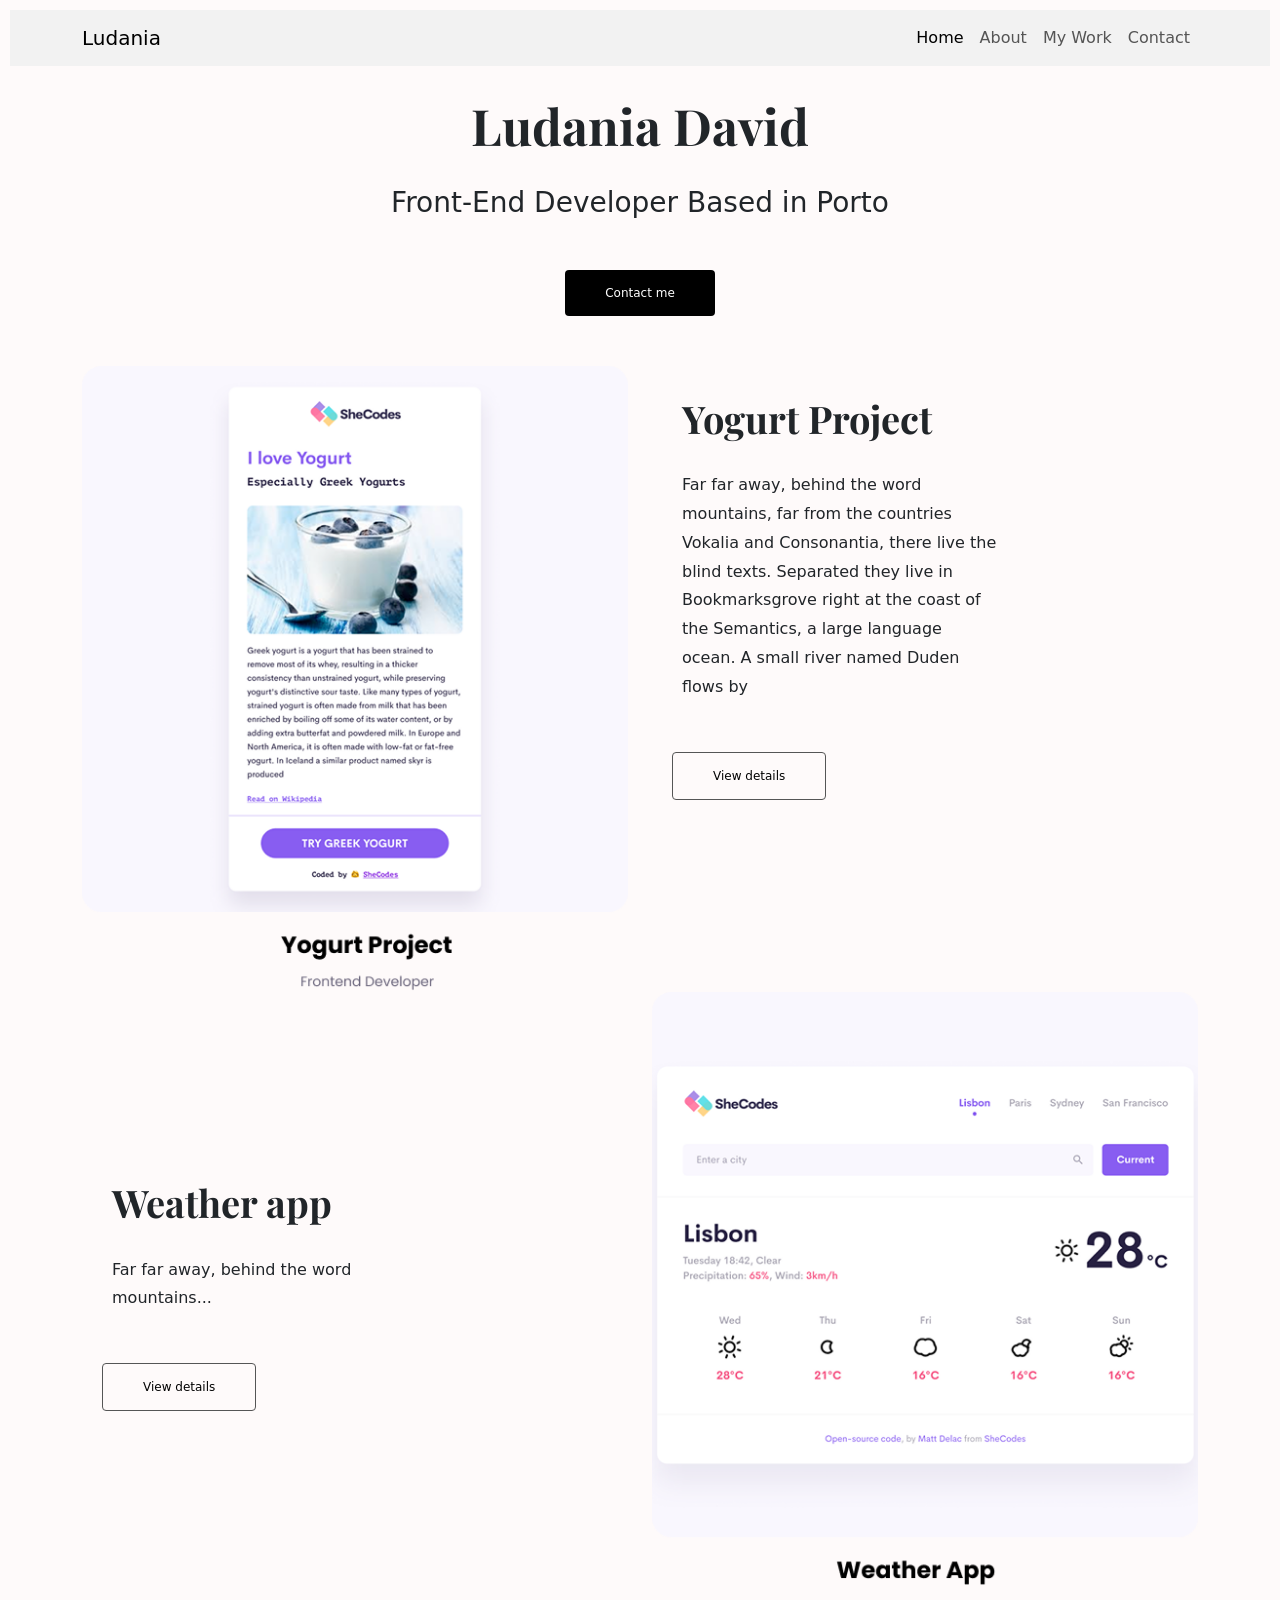
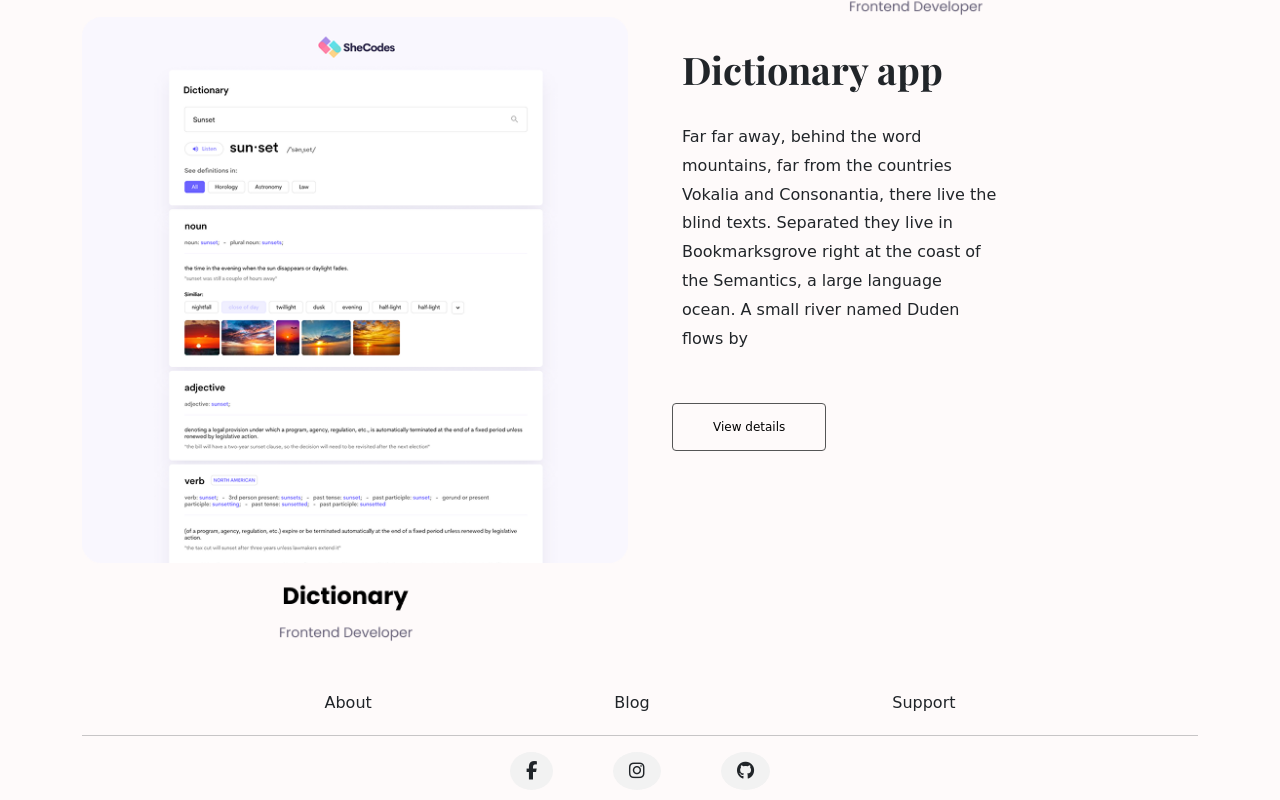
==== commit ff649825: "SEO and final edits" ====
--- a/index.html
+++ b/index.html
@@ -28,8 +28,11 @@
     />
 
     <link rel="stylesheet" href="style.css" />
-
-    <title>Portfolio</title>
+    <meta
+      name="description"
+      content="Ludania is a front-end engeneer based in Portugal"
+    />
+    <title>Front-end developer - Ludania David</title>
   </head>
   <body>
     <!-- Navbar -->
@@ -56,16 +59,24 @@
           >
             <ul class="navbar-nav">
               <li class="nav-item">
-                <a class="nav-link" href="index.html">Home</a>
-              </li>
-              <li class="nav-item">
-                <a class="nav-link" href="about.html">About</a>
-              </li>
-              <li class="nav-item">
-                <a class="nav-link" href="myproject.html">My Work</a>
-              </li>
-              <li class="nav-item">
-                <a class="nav-link" href="contact.html">Contact</a>
+                <a class="nav-link active" href="index.html" title="Homepage"
+                  >Home</a
+                >
+              </li>
+              <li class="nav-item">
+                <a class="nav-link" href="about.html" title="About Ludania"
+                  >About</a
+                >
+              </li>
+              <li class="nav-item">
+                <a class="nav-link" href="myproject.html" title="Ludania work"
+                  >My Work</a
+                >
+              </li>
+              <li class="nav-item">
+                <a class="nav-link" href="contact.html" title="Ludania Contact"
+                  >Contact</a
+                >
               </li>
             </ul>
           </div>
@@ -78,7 +89,9 @@
       <h1 class="text-center">Ludania David</h1>
       <h3 class="text-center">Front-End Developer Based in Porto</h3>
       <div class="contact-button">
-        <a href="contact.html" class="primary-link">Contact me</a>
+        <a href="contact.html" class="primary-link" target="_blank"
+          >Contact me</a
+        >
       </div>
 
       <div id="project-1" class="row">
@@ -93,14 +106,18 @@
         <!-- Text -->
         <div class="col-12 col-md-6 ms-auto">
           <h2 class="project-title mb-4">Yogurt Project</h2>
-          <p>
+          <p title="about a Yogurt project">
             Far far away, behind the word mountains, far from the countries
             Vokalia and Consonantia, there live the blind texts. Separated they
             live in Bookmarksgrove right at the coast of the Semantics, a large
             language ocean. A small river named Duden flows by
           </p>
           <div>
-            <a href="myproject.html" class="secundary-link mb-5">
+            <a
+              href="myproject.html"
+              class="secundary-link mb-5"
+              target="_blank"
+            >
               View details
             </a>
           </div>
@@ -110,8 +127,10 @@
         <!-- Texto -->
         <div class="col-12 col-md-6">
           <h2 class="project-title mb-4">Weather app</h2>
-          <p>Far far away, behind the word mountains...</p>
-          <a href="myproject.html" class="secundary-link mb-5">
+          <p title="About a weather app">
+            Far far away, behind the word mountains...
+          </p>
+          <a href="myproject.html" class="secundary-link mb-5" target="_blank">
             View details
           </a>
         </div>
@@ -138,14 +157,18 @@
         <!-- Text -->
         <div class="col-12 col-md-6 ms-auto">
           <h2 class="project-title mb-4">Dictionary app</h2>
-          <p>
+          <p title="About a dictionary app">
             Far far away, behind the word mountains, far from the countries
             Vokalia and Consonantia, there live the blind texts. Separated they
             live in Bookmarksgrove right at the coast of the Semantics, a large
             language ocean. A small river named Duden flows by
           </p>
           <div>
-            <a href="myproject.html" class="secundary-link mb-5">
+            <a
+              href="myproject.html"
+              class="secundary-link mb-5"
+              target="_blank"
+            >
               View details
             </a>
           </div>
@@ -154,21 +177,31 @@
       <!-- Footer -->
       <footer class="mt-5">
         <div class="d-flex justify-content-evenly">
-          <a href="about.html">About</a>
-          <a href="index.html">Blog</a>
-          <a href="contact.html">Support</a>
+          <a href="about.html" target="_blank" title="About Ludania">About</a>
+          <a href="index.html" target="_blank" title="Ludania Blog">Blog</a>
+          <a href="contact.html" target="_blank" title="Ludania support"
+            >Support</a
+          >
         </div>
 
         <hr />
         <!-- Icons -->
         <div class="social-links d-flex justify-content-center">
-          <a href="https://facebook.com"
+          <a
+            href="https://facebook.com"
+            target="_blank"
+            title="Ludania facebook page"
             ><i class="fa-brands fa-facebook-f"></i
           ></a>
-          <a href="https://instagram.com"
+          <a
+            href="https://instagram.com"
+            target="_blank"
+            title="Ludania instagram"
             ><i class="fa-brands fa-instagram"></i
           ></a>
-          <a href="https://github.com"><i class="fa-brands fa-github"></i></a>
+          <a href="https://github.com" target="_blank" title="Ludania Github"
+            ><i class="fa-brands fa-github"></i
+          ></a>
         </div>
       </footer>
     </div>
